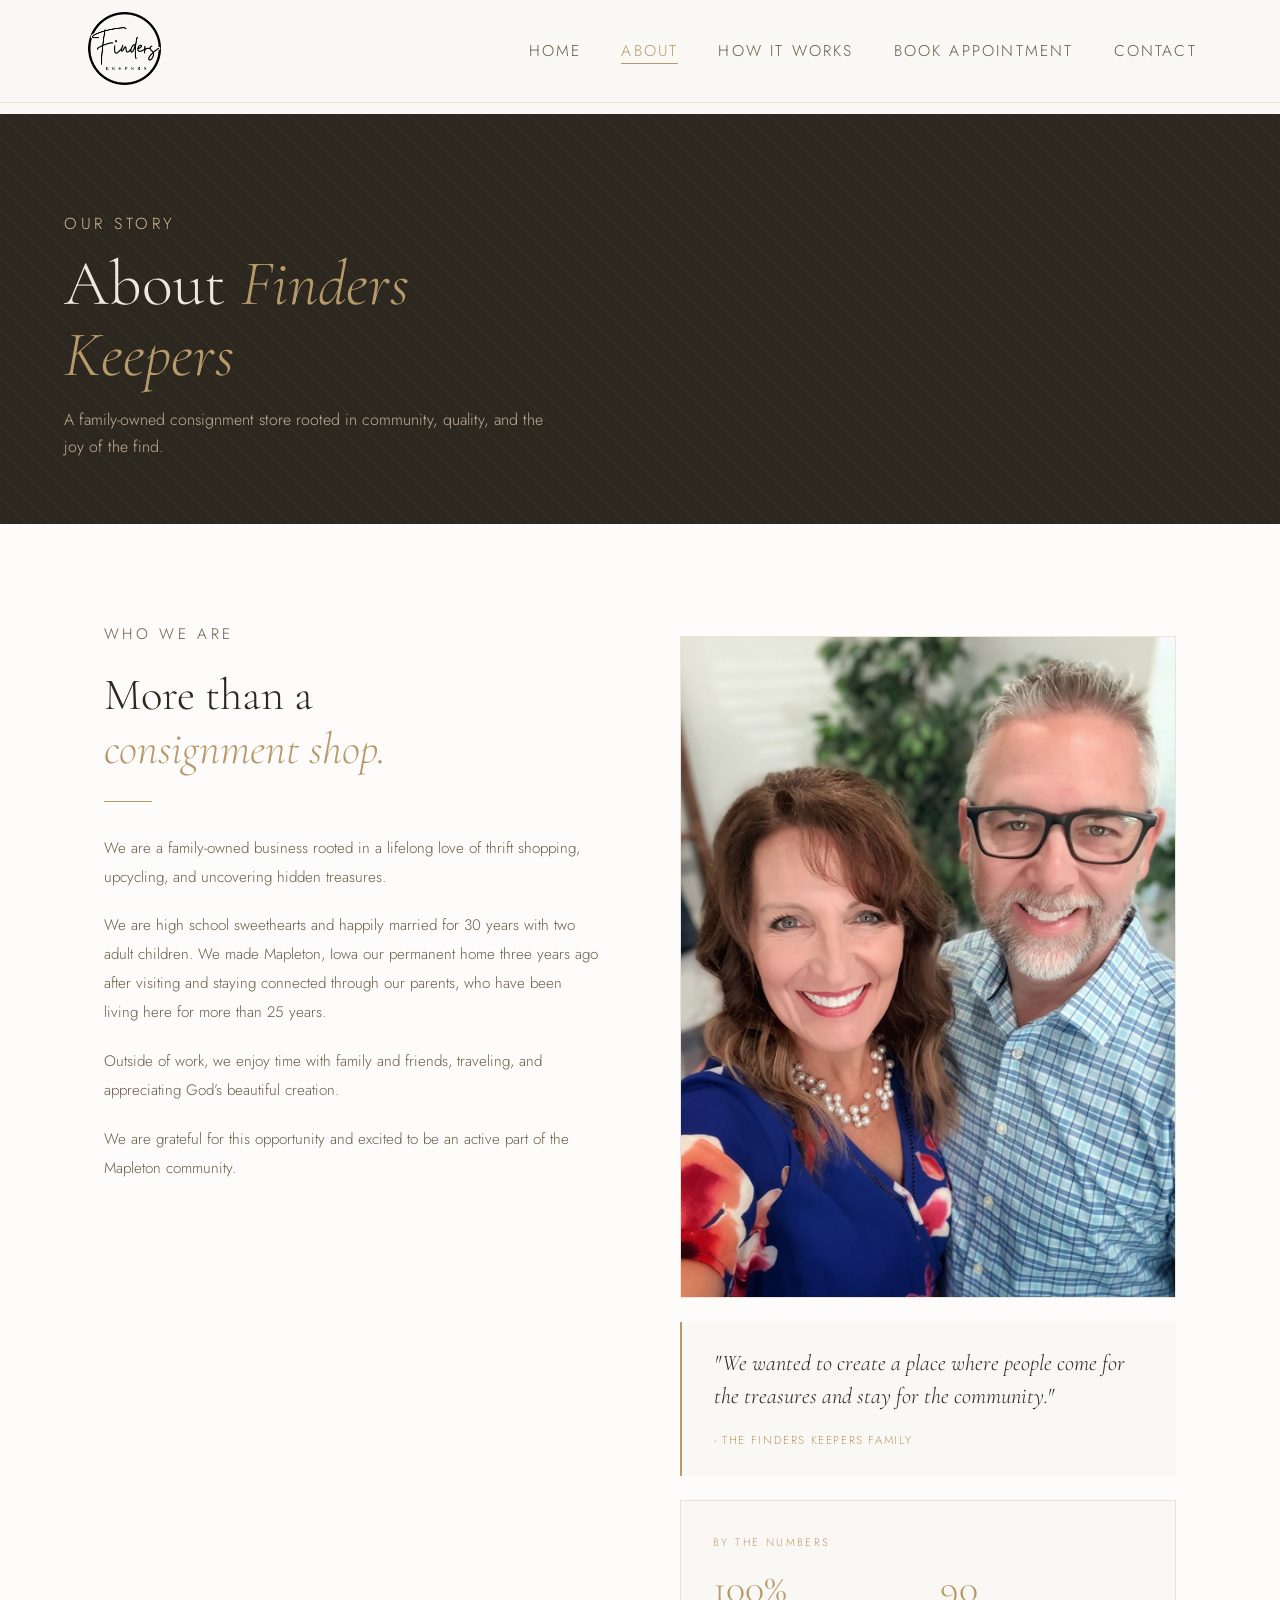
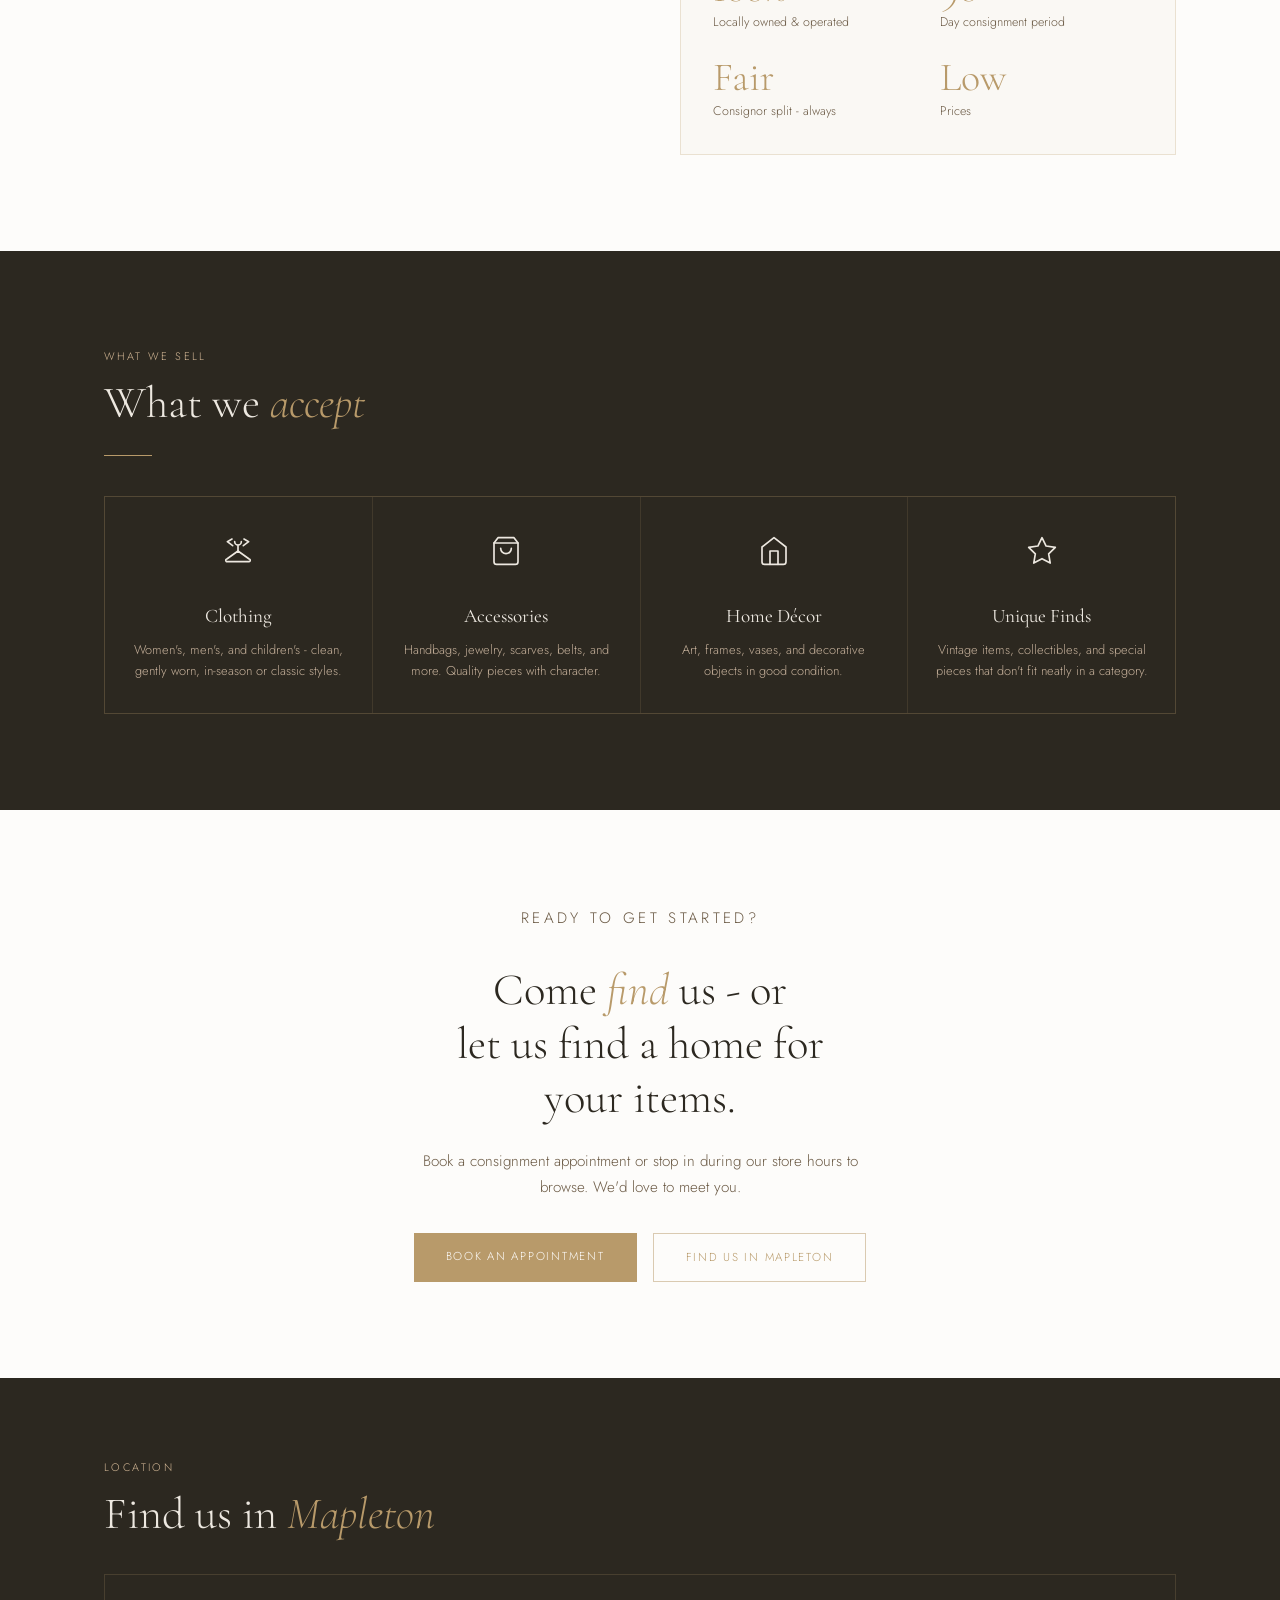
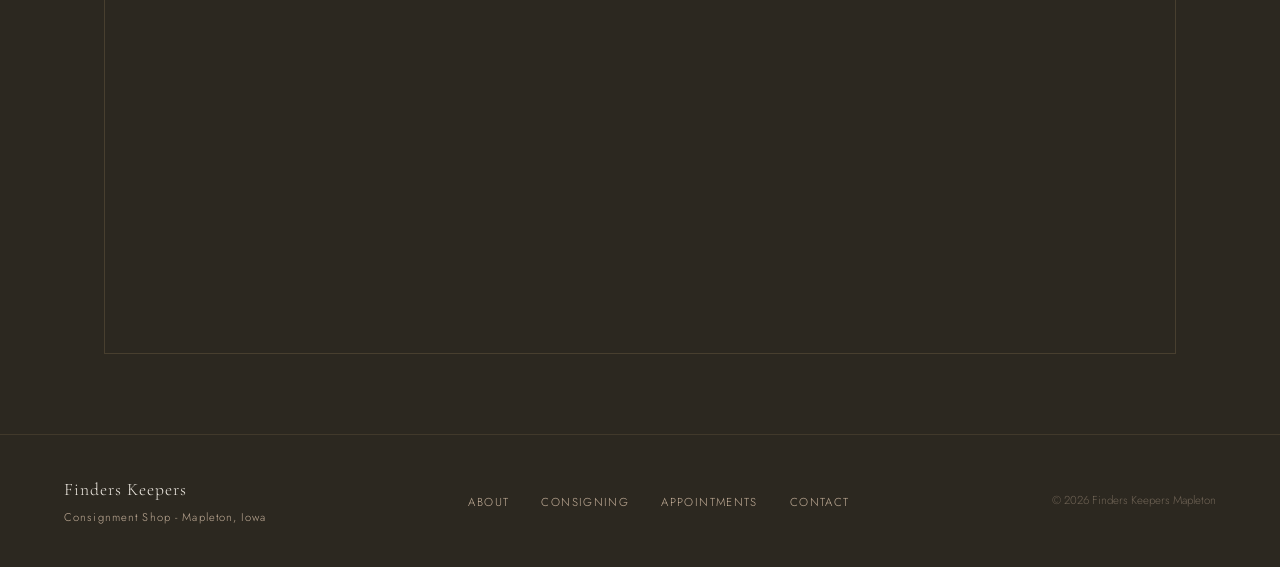
==== about.html @ 3ed6094b "v1" ====
<!DOCTYPE html>
<html lang="en">
<head>
<meta charset="UTF-8" />
<meta name="viewport" content="width=device-width, initial-scale=1.0" />
<title>About Us - Finders Keepers Mapleton</title>
<meta name="description" content="Learn about Finders Keepers - a family-owned consignment shop in Mapleton, Iowa, rooted in community, quality, and the joy of the find." />
<link rel="stylesheet" href="css/style.css" />
<style>
  .page-hero {
    background: var(--charcoal);
    padding: 6rem 4rem 4rem;
    position: relative;
    overflow: hidden;
  }

  .page-hero-pattern {
    position: absolute;
    inset: 0;
    opacity: 0.06;
    background-image: repeating-linear-gradient(45deg, var(--gold) 0, var(--gold) 1px, transparent 0, transparent 50%);
    background-size: 24px 24px;
  }

  .page-hero-inner {
    position: relative;
    max-width: 1200px;
    margin: 0 auto;
  }

  .page-hero h1 {
    font-family: 'Cormorant Garamond', serif;
    font-size: clamp(3rem, 5vw, 5rem);
    font-weight: 300;
    color: #EDE8E0;
    line-height: 1.1;
    margin-bottom: 1rem;
  }

  .page-hero h1 em { font-style: italic; color: var(--gold); }

  .page-hero p {
    font-size: 1rem;
    color: var(--brown-light);
    max-width: 480px;
  }

  /* ── STORY ── */
  .story-section {
    background: var(--warm-white);
  }

  .story-section .section-inner {
    display: grid;
    grid-template-columns: 1fr 1fr;
    gap: 5rem;
    align-items: start;
  }

  .story-text p {
    font-size: 0.95rem;
    color: var(--brown-mid);
    margin-bottom: 1.25rem;
    line-height: 1.9;
  }

  .story-aside {
    padding-top: 1rem;
    display: flex;
    flex-direction: column;
    gap: 1.5rem;
  }

  .story-photo {
    width: 100%;
    aspect-ratio: 3 / 4;
    overflow: hidden;
    border: 1px solid var(--border);
  }

  .story-photo img {
    width: 100%;
    height: 100%;
    object-fit: cover;
    object-position: center center;
    display: block;
    transition: transform 0.5s ease;
  }

  .story-photo:hover img {
    transform: scale(1.03);
  }

  .story-quote {
    border-left: 2px solid var(--gold);
    padding: 1.5rem 2rem;
    background: var(--cream);
  }

  .story-quote p {
    font-family: 'Cormorant Garamond', serif;
    font-size: 1.4rem;
    font-weight: 300;
    font-style: italic;
    color: var(--charcoal);
    line-height: 1.5;
    margin-bottom: 0.75rem;
  }

  .story-quote span {
    font-size: 0.72rem;
    letter-spacing: 0.14em;
    text-transform: uppercase;
    color: var(--gold);
  }

  /* ── VALUES ── */
  .values-section {
    background: var(--cream);
  }

  .values-grid {
    display: grid;
    grid-template-columns: repeat(3, 1fr);
    gap: 1.5rem;
    margin-top: 2.5rem;
  }

  .value-card {
    padding: 2.25rem;
    border: 1px solid var(--border);
    background: var(--warm-white);
    transition: transform 0.25s ease, box-shadow 0.25s ease, border-color 0.25s ease;
  }

  .value-card:hover {
    transform: translateY(-2px);
    box-shadow: 0 8px 28px rgba(44, 40, 32, 0.07);
    border-color: var(--border-strong);
  }

  .value-num {
    font-family: 'Cormorant Garamond', serif;
    font-size: 3.5rem;
    font-weight: 300;
    color: var(--gold);
    opacity: 0.3;
    line-height: 1;
    margin-bottom: 1rem;
  }

  .value-card h3 {
    font-family: 'Cormorant Garamond', serif;
    font-size: 1.3rem;
    font-weight: 400;
    color: var(--charcoal);
    margin-bottom: 0.6rem;
  }

  .value-card p {
    font-size: 0.85rem;
    color: var(--brown-mid);
    line-height: 1.7;
  }

  /* ── WHAT WE ACCEPT ── */
  .accept-section {
    background: var(--charcoal);
  }

  .accept-section .section-title { color: #EDE8E0; }

  .accept-grid {
    display: grid;
    grid-template-columns: repeat(4, 1fr);
    gap: 1px;
    background: rgba(184,154,106,0.15);
    margin-top: 2.5rem;
    border: 1px solid rgba(184,154,106,0.15);
  }

  .accept-item {
    background: var(--charcoal);
    padding: 2rem 1.5rem;
    text-align: center;
    transition: background 0.25s ease;
  }

  .accept-item:hover {
    background: #33302a;
  }

  .accept-icon {
    font-size: 2rem;
    margin-bottom: 1rem;
    color: #EDE8E0;
  }

  .accept-item h4 {
    font-family: 'Cormorant Garamond', serif;
    font-size: 1.2rem;
    font-weight: 400;
    color: #EDE8E0;
    margin-bottom: 0.5rem;
  }

  .accept-item p {
    font-size: 0.8rem;
    color: var(--brown-light);
    line-height: 1.6;
  }

  /* ── CTA ── */
  .about-cta {
    background: var(--warm-white);
    text-align: center;
  }

  .about-cta .section-inner {
    display: flex;
    flex-direction: column;
    align-items: center;
  }

  .about-cta p {
    font-size: 0.95rem;
    color: var(--brown-mid);
    max-width: 480px;
    margin-bottom: 2rem;
  }

  .btn-group { display: flex; gap: 1rem; flex-wrap: wrap; justify-content: center; }

  /* ── MAP ── */
  .map-section { background: var(--charcoal); }
  .map-inner { max-width: 1200px; margin: 0 auto; padding: 5rem 4rem; }
  .map-embed {
    width: 100%;
    height: 380px;
    border: 1px solid rgba(184,154,106,0.2);
    margin-top: 2rem;
    position: relative;
    overflow: hidden;
  }

  @media (max-width: 900px) {
    .page-hero { padding: 5rem 1.5rem 3rem; }
    .story-section .section-inner { grid-template-columns: 1fr; gap: 2.5rem; }
    .values-grid { grid-template-columns: 1fr; }
    .accept-grid { grid-template-columns: 1fr 1fr; }
    .map-inner { padding: 3rem 1.5rem; }
  }

  @media (max-width: 600px) {
    .accept-grid { grid-template-columns: 1fr; }
  }
</style>
</head>
<body>

<nav>
  <a href="index.html" class="nav-logo"><img src="images/logo.png" alt="Finders Keepers Mapleton" /></a>
  <button class="hamburger" aria-label="Menu">
    <span></span><span></span><span></span>
  </button>
  <ul class="nav-links">
    <li><a href="index.html">Home</a></li>
    <li><a href="about.html">About</a></li>
    <li><a href="consigning.html">How It Works</a></li>
    <li><a href="appointment.html">Book Appointment</a></li>
    <li><a href="contact.html">Contact</a></li>
  </ul>
</nav>

<div class="page-wrap">

  <div class="page-hero">
    <div class="page-hero-pattern"></div>
    <div class="page-hero-inner">
      <p class="section-label" style="color:var(--gold-light);">Our Story</p>
      <h1>About <em>Finders<br>Keepers</em></h1>
      <p>A family-owned consignment store rooted in community, quality, and the joy of the find.</p>
    </div>
  </div>

  <!-- STORY -->
  <section class="story-section">
    <div class="section-inner">
      <div class="story-text">
        <p class="section-label">Who We Are</p>
        <h2 class="section-title">More than a<br><em>consignment shop.</em></h2>
        <div class="divider"></div>
        <p>We are a family‑owned business rooted in a lifelong love of thrift shopping, upcycling, and uncovering hidden treasures.</p>
        <p>We are high school sweethearts and happily married for 30 years with two adult children. We made Mapleton, Iowa our permanent home three years ago after visiting and staying connected through our parents, who have been living here for more than 25 years.</p>
        <p>Outside of work, we enjoy time with family and friends, traveling, and appreciating God’s beautiful creation.</p>
        <p>We are grateful for this opportunity and excited to be an active part of the Mapleton community.</p>
      </div>
      <div class="story-aside">
        <div class="story-photo">
          <img src="images/IMG_4577_SnapseedCopy.jpg" alt="The Finders Keepers family" />
        </div>
        <div class="story-quote">
          <p>"We wanted to create a place where people come for the treasures and stay for the community."</p>
          <span>- The Finders Keepers Family</span>
        </div>
        <div style="padding: 2rem; border: 1px solid var(--border); background: var(--cream);">
          <p class="section-label">By the Numbers</p>
          <div style="display:grid; grid-template-columns:1fr 1fr; gap:1.5rem; margin-top:1rem;">
            <div>
              <div style="font-family:'Cormorant Garamond',serif; font-size:2.5rem; font-weight:300; color:var(--gold); line-height:1;">100%</div>
              <div style="font-size:0.78rem; color:var(--brown-mid); margin-top:0.25rem;">Locally owned &amp; operated</div>
            </div>
            <div>
              <div style="font-family:'Cormorant Garamond',serif; font-size:2.5rem; font-weight:300; color:var(--gold); line-height:1;">90</div>
              <div style="font-size:0.78rem; color:var(--brown-mid); margin-top:0.25rem;">Day consignment period</div>
            </div>
            <div>
              <div style="font-family:'Cormorant Garamond',serif; font-size:2.5rem; font-weight:300; color:var(--gold); line-height:1;">Fair</div>
              <div style="font-size:0.78rem; color:var(--brown-mid); margin-top:0.25rem;">Consignor split - always</div>
            </div>
            <div>
              <div style="font-family:'Cormorant Garamond',serif; font-size:2.5rem; font-weight:300; color:var(--gold); line-height:1;">Low</div>
              <div style="font-size:0.78rem; color:var(--brown-mid); margin-top:0.25rem;">Prices</div>
            </div>
          </div>
        </div>
      </div>
    </div>
  </section>
  <!-- WHAT WE ACCEPT -->
  <section class="accept-section">
    <div class="section-inner">
      <p class="section-label" style="color:var(--gold-light);">What We Sell</p>
      <h2 class="section-title">What we <em>accept</em></h2>
      <div class="divider"></div>
      <div class="accept-grid">
        <div class="accept-item">
          <div class="accept-icon">
            <svg width="32" height="32" viewBox="0 0 24 24" fill="none" stroke="currentColor" stroke-width="1.25" stroke-linecap="round" stroke-linejoin="round"><path d="M20.38 18.01L12 12 3.62 18.01A1 1 0 004 20h16a1 1 0 00.38-1.99z"/><path d="M12 12V8"/><path d="M8 8L4 5l3.5-2"/><path d="M16 8l4-3-3.5-2"/><path d="M9.5 5a2.5 2.5 0 005 0"/></svg>
          </div>
          <h4>Clothing</h4>
          <p>Women's, men's, and children's - clean, gently worn, in-season or classic styles.</p>
        </div>
        <div class="accept-item">
          <div class="accept-icon">
            <svg width="32" height="32" viewBox="0 0 24 24" fill="none" stroke="currentColor" stroke-width="1.25" stroke-linecap="round" stroke-linejoin="round"><path d="M6 2L3 6v14a2 2 0 002 2h14a2 2 0 002-2V6l-3-4z"/><line x1="3" y1="6" x2="21" y2="6"/><path d="M16 10a4 4 0 01-8 0"/></svg>
          </div>
          <h4>Accessories</h4>
          <p>Handbags, jewelry, scarves, belts, and more. Quality pieces with character.</p>
        </div>
        <div class="accept-item">
          <div class="accept-icon">
            <svg width="32" height="32" viewBox="0 0 24 24" fill="none" stroke="currentColor" stroke-width="1.25" stroke-linecap="round" stroke-linejoin="round"><path d="M3 9l9-7 9 7v11a2 2 0 01-2 2H5a2 2 0 01-2-2z"/><polyline points="9 22 9 12 15 12 15 22"/></svg>
          </div>
          <h4>Home Décor</h4>
          <p>Art, frames, vases, and decorative objects in good condition.</p>
        </div>
        <div class="accept-item">
          <div class="accept-icon">
            <svg width="32" height="32" viewBox="0 0 24 24" fill="none" stroke="currentColor" stroke-width="1.25" stroke-linecap="round" stroke-linejoin="round"><polygon points="12 2 15.09 8.26 22 9.27 17 14.14 18.18 21.02 12 17.77 5.82 21.02 7 14.14 2 9.27 8.91 8.26 12 2"/></svg>
          </div>
          <h4>Unique Finds</h4>
          <p>Vintage items, collectibles, and special pieces that don't fit neatly in a category.</p>
        </div>
      </div>
    </div>
  </section>

  <!-- CTA -->
  <section class="about-cta">
    <div class="section-inner">
      <p class="section-label">Ready to Get Started?</p>
      <h2 class="section-title">Come <em>find</em> us - or<br>let us find a home for<br>your items.</h2>
      <p>Book a consignment appointment or stop in during our store hours to browse. We'd love to meet you.</p>
      <div class="btn-group">
        <a href="appointment.html" class="btn-primary">Book an Appointment</a>
        <a href="contact.html" class="btn-secondary">Find Us in Mapleton</a>
      </div>
    </div>
  </section>

  <!-- MAP -->
  <section class="map-section">
    <div class="map-inner">
      <p class="section-label" style="color:var(--gold-light);">Location</p>
      <h2 class="section-title" style="color:#EDE8E0;">Find us in <em>Mapleton</em></h2>
      <div class="map-embed">
        <iframe
          src="https://www.google.com/maps/embed?pb=!1m18!1m12!1m3!1d2962!2d-95.7930656!3d42.1666277!2m3!1f0!2f0!3f0!3m2!1i1024!2i768!4f13.1!3m3!1m2!1s0x8792616080808529%3A0x8f4561260641b2c!2sFinders%20Keepers%20Consignment!5e0!3m2!1sen!2sus!4v1711900000000!5m2!1sen!2sus"
          style="position:absolute; inset:0; width:100%; height:100%; border:0;"
          allowfullscreen=""
          loading="lazy"
          referrerpolicy="no-referrer-when-downgrade">
        </iframe>
      </div>
    </div>
  </section>

</div>

<footer>
  <div>
    <div class="footer-logo">Finders Keepers</div>
    <div class="footer-tagline">Consignment Shop - Mapleton, Iowa</div>
  </div>
  <ul class="footer-links">
    <li><a href="about.html">About</a></li>
    <li><a href="consigning.html">Consigning</a></li>
    <li><a href="appointment.html">Appointments</a></li>
    <li><a href="contact.html">Contact</a></li>
  </ul>
  <div class="footer-copy">&copy; 2026 Finders Keepers Mapleton</div>
</footer>

<script src="js/nav.js"></script>
</body>
</html>
---- css/style.css ----
@import url('https://fonts.googleapis.com/css2?family=Cormorant+Garamond:ital,wght@0,300;0,400;0,500;1,300;1,400&family=Jost:wght@300;400;500&display=swap');

*, *::before, *::after { box-sizing: border-box; margin: 0; padding: 0; }

:root {
  --cream: #FAF8F4;
  --warm-white: #FDFCFA;
  --gold: #B89A6A;
  --gold-light: #D4B896;
  --gold-dark: #8A7050;
  --charcoal: #2C2820;
  --brown-mid: #6B5A45;
  --brown-light: #C5B09A;
  --border: rgba(184, 154, 106, 0.25);
  --border-strong: rgba(184, 154, 106, 0.5);
}

html { scroll-behavior: smooth; }

body {
  font-family: 'Jost', sans-serif;
  background: var(--cream);
  color: var(--charcoal);
  font-weight: 300;
  line-height: 1.7;
  -webkit-font-smoothing: antialiased;
  -moz-osx-font-smoothing: grayscale;
}

/* ── ENTRANCE ANIMATIONS ── */
@keyframes fadeUp {
  from { opacity: 0; transform: translateY(16px); }
  to   { opacity: 1; transform: none; }
}

.animate-up {
  opacity: 0;
  transform: translateY(18px);
  transition: opacity 0.65s ease, transform 0.65s ease;
}
.animate-up.is-visible {
  opacity: 1;
  transform: none;
}

/* Hero entrance */
.hero-eyebrow  { animation: fadeUp 0.7s ease 0.15s both; }
.hero-title    { animation: fadeUp 0.7s ease 0.3s  both; }
.hero-subtitle { animation: fadeUp 0.7s ease 0.45s both; }
.hero-cta      { animation: fadeUp 0.7s ease 0.6s  both; }

/* Page-hero entrance */
.page-hero .section-label { animation: fadeUp 0.6s ease 0.1s  both; }
.page-hero h1              { animation: fadeUp 0.7s ease 0.22s both; }
.page-hero > div > p,
.page-hero-inner > p       { animation: fadeUp 0.6s ease 0.38s both; }

/* ── NAV ── */
nav {
  position: fixed;
  top: 0; left: 0; right: 0;
  z-index: 100;
  display: flex;
  align-items: center;
  justify-content: space-between;
  padding: 0.75rem 5.2rem;
  background: rgba(250, 248, 244, 0.97);
  backdrop-filter: blur(12px);
  border-bottom: 1px solid var(--border);
  transition: box-shadow 0.3s ease;
}

nav.nav-scrolled {
  box-shadow: 0 2px 24px rgba(44, 40, 32, 0.09);
}

.nav-logo {
  display: flex;
  align-items: center;
  text-decoration: none;
}

.nav-logo img {
  height: 78px;
  width: auto;
  display: block;
  mix-blend-mode: multiply;
}

.nav-links {
  display: flex;
  gap: 2.5rem;
  list-style: none;
}

.nav-links a {
  font-size: 0.975rem;
  letter-spacing: 0.14em;
  text-transform: uppercase;
  color: var(--brown-mid);
  text-decoration: none;
  transition: color 0.2s;
  position: relative;
}

.nav-links a::after {
  content: '';
  position: absolute;
  bottom: -2px;
  left: 0;
  width: 0;
  height: 1px;
  background: var(--gold);
  transition: width 0.25s ease;
}

.nav-links a:hover::after,
.nav-links a.active::after { width: 100%; }

.nav-links a:hover,
.nav-links a.active { color: var(--gold); }

/* ── SHARED LAYOUT ── */
.page-wrap {
  padding-top: 114px;
  min-height: 100vh;
}

.section-inner {
  max-width: 1200px;
  margin: 0 auto;
  padding: 6rem 4rem;
}

.section-label {
  font-size: 0.68rem;
  letter-spacing: 0.22em;
  text-transform: uppercase;
  color: var(--gold);
  margin-bottom: 0.75rem;
}

.section-title {
  font-family: 'Cormorant Garamond', serif;
  font-size: clamp(2rem, 3.5vw, 3rem);
  font-weight: 300;
  color: var(--charcoal);
  line-height: 1.2;
  margin-bottom: 1.5rem;
}

.section-title em { font-style: italic; color: var(--gold); }

.divider {
  width: 48px;
  height: 1px;
  background: var(--gold);
  margin-bottom: 2rem;
}

/* ── BUTTONS ── */
.btn-primary {
  display: inline-block;
  padding: 0.85rem 2rem;
  background: var(--gold);
  color: var(--warm-white);
  font-family: 'Jost', sans-serif;
  font-size: 0.72rem;
  letter-spacing: 0.15em;
  text-transform: uppercase;
  text-decoration: none;
  border: none;
  cursor: pointer;
  transition: background 0.25s ease, transform 0.2s ease, box-shadow 0.2s ease;
}

.btn-primary:hover {
  background: var(--gold-dark);
  transform: translateY(-1px);
  box-shadow: 0 4px 16px rgba(138, 112, 80, 0.28);
}

.btn-secondary {
  display: inline-block;
  padding: 0.85rem 2rem;
  background: transparent;
  color: var(--gold);
  font-family: 'Jost', sans-serif;
  font-size: 0.72rem;
  letter-spacing: 0.15em;
  text-transform: uppercase;
  text-decoration: none;
  border: 1px solid var(--border-strong);
  cursor: pointer;
  transition: background 0.25s ease, color 0.25s ease, border-color 0.25s ease, transform 0.2s ease;
}

.btn-secondary:hover {
  background: var(--gold);
  color: var(--warm-white);
  border-color: var(--gold);
  transform: translateY(-1px);
}

/* ── FOOTER ── */
footer {
  background: var(--charcoal);
  padding: 2.5rem 4rem;
  display: flex;
  align-items: center;
  justify-content: space-between;
  border-top: 1px solid rgba(184,154,106,0.15);
}

.footer-logo {
  font-family: 'Cormorant Garamond', serif;
  font-size: 1.1rem;
  font-weight: 300;
  color: #EDE8E0;
  letter-spacing: 0.06em;
}

.footer-logo span { color: var(--gold); }

.footer-tagline {
  font-size: 0.7rem;
  letter-spacing: 0.1em;
  color: var(--brown-light);
  margin-top: 0.2rem;
}

.footer-links {
  display: flex;
  gap: 2rem;
  list-style: none;
}

.footer-links a {
  font-size: 0.72rem;
  letter-spacing: 0.12em;
  text-transform: uppercase;
  color: var(--brown-light);
  text-decoration: none;
  transition: color 0.2s;
}

.footer-links a:hover { color: var(--gold); }

.footer-copy {
  font-size: 0.72rem;
  color: rgba(197,176,154,0.45);
}

/* ── MOBILE ── */
.hamburger {
  display: none;
  flex-direction: column;
  gap: 5px;
  cursor: pointer;
  padding: 4px;
}

.hamburger span {
  display: block;
  width: 22px;
  height: 1.5px;
  background: var(--charcoal);
  transition: all 0.25s;
}

@media (max-width: 900px) {
  nav { padding: 1.3rem 1.95rem; }

  .hamburger { display: flex; }

  .nav-links {
    display: none;
    position: absolute;
    top: 100%;
    left: 0; right: 0;
    flex-direction: column;
    gap: 0;
    background: var(--warm-white);
    border-bottom: 1px solid var(--border);
  }

  .nav-links.open { display: flex; }

  .nav-links li a {
    display: block;
    padding: 1rem 1.5rem;
    border-bottom: 1px solid var(--border);
  }

  .section-inner { padding: 4rem 1.5rem; }

  footer {
    flex-direction: column;
    gap: 1.25rem;
    text-align: center;
    padding: 2rem 1.5rem;
  }

  .footer-links { justify-content: center; }
  .footer-copy { text-align: center; }
}
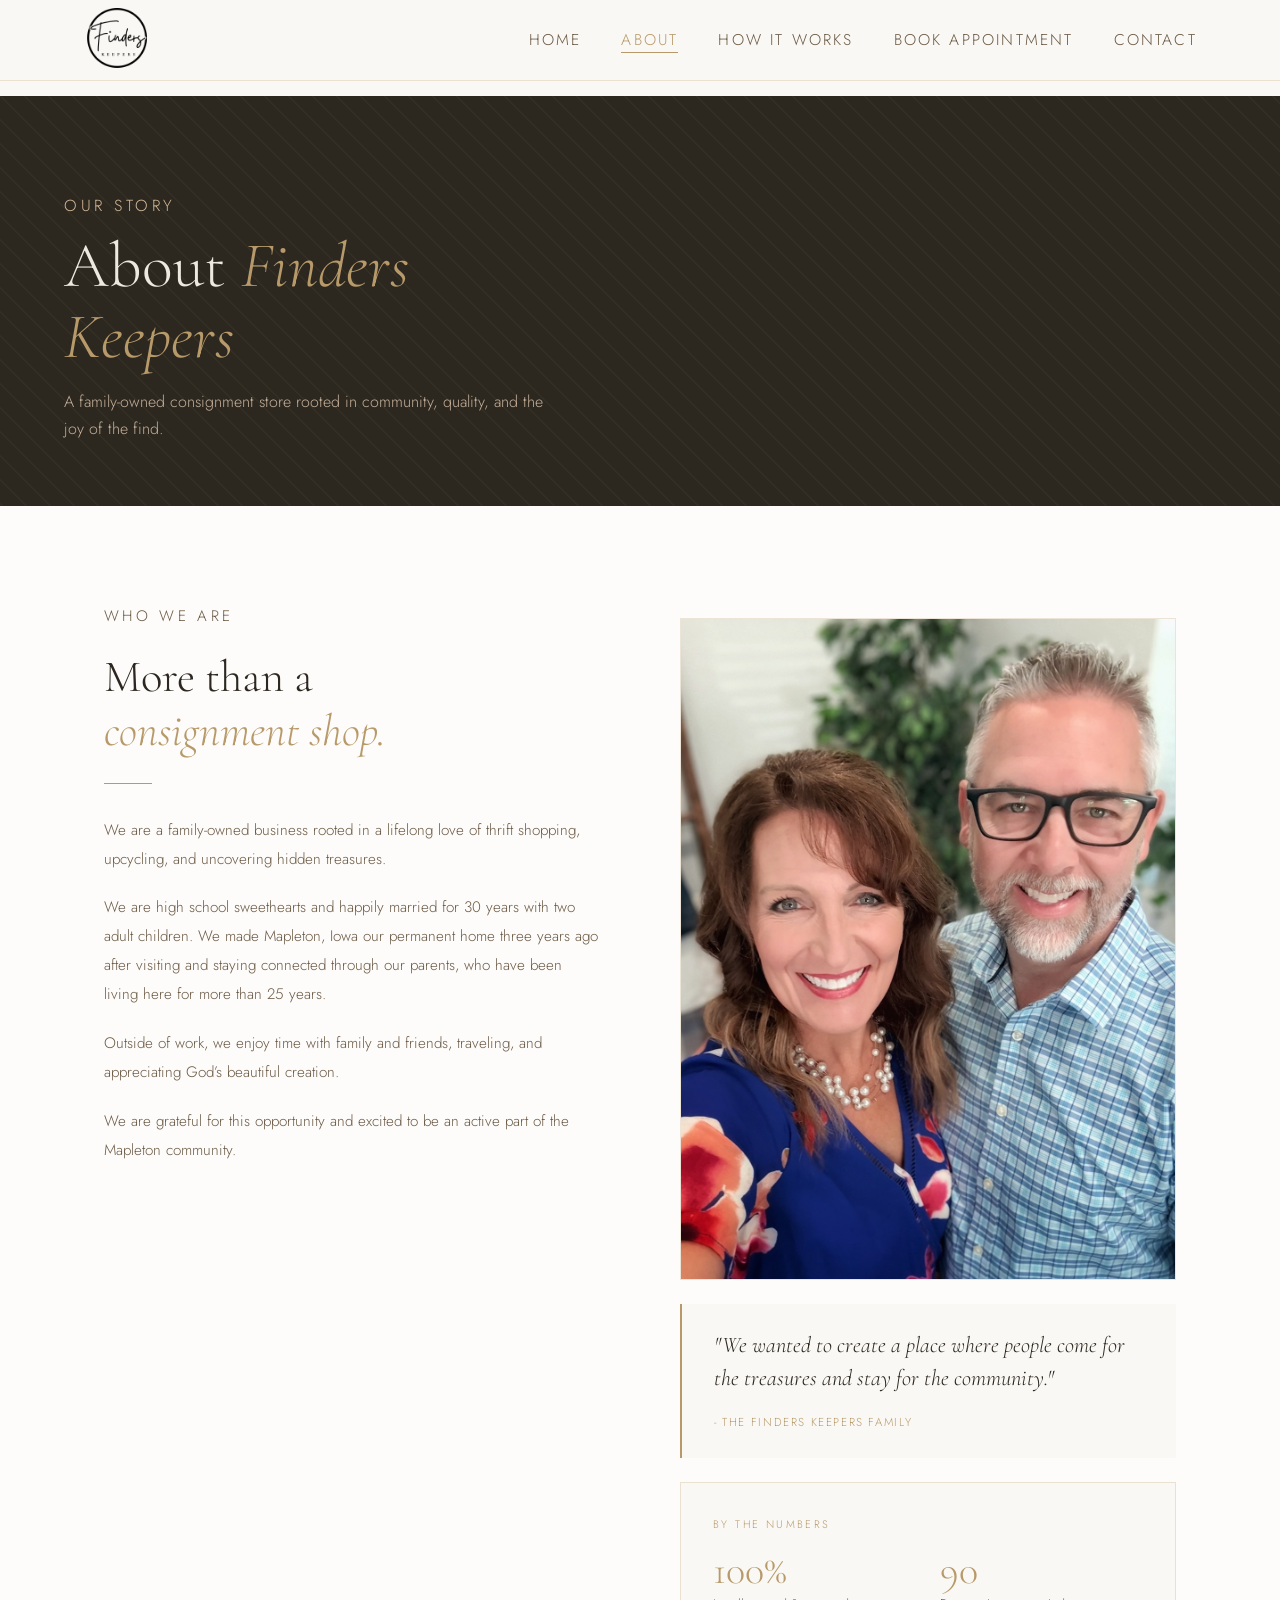
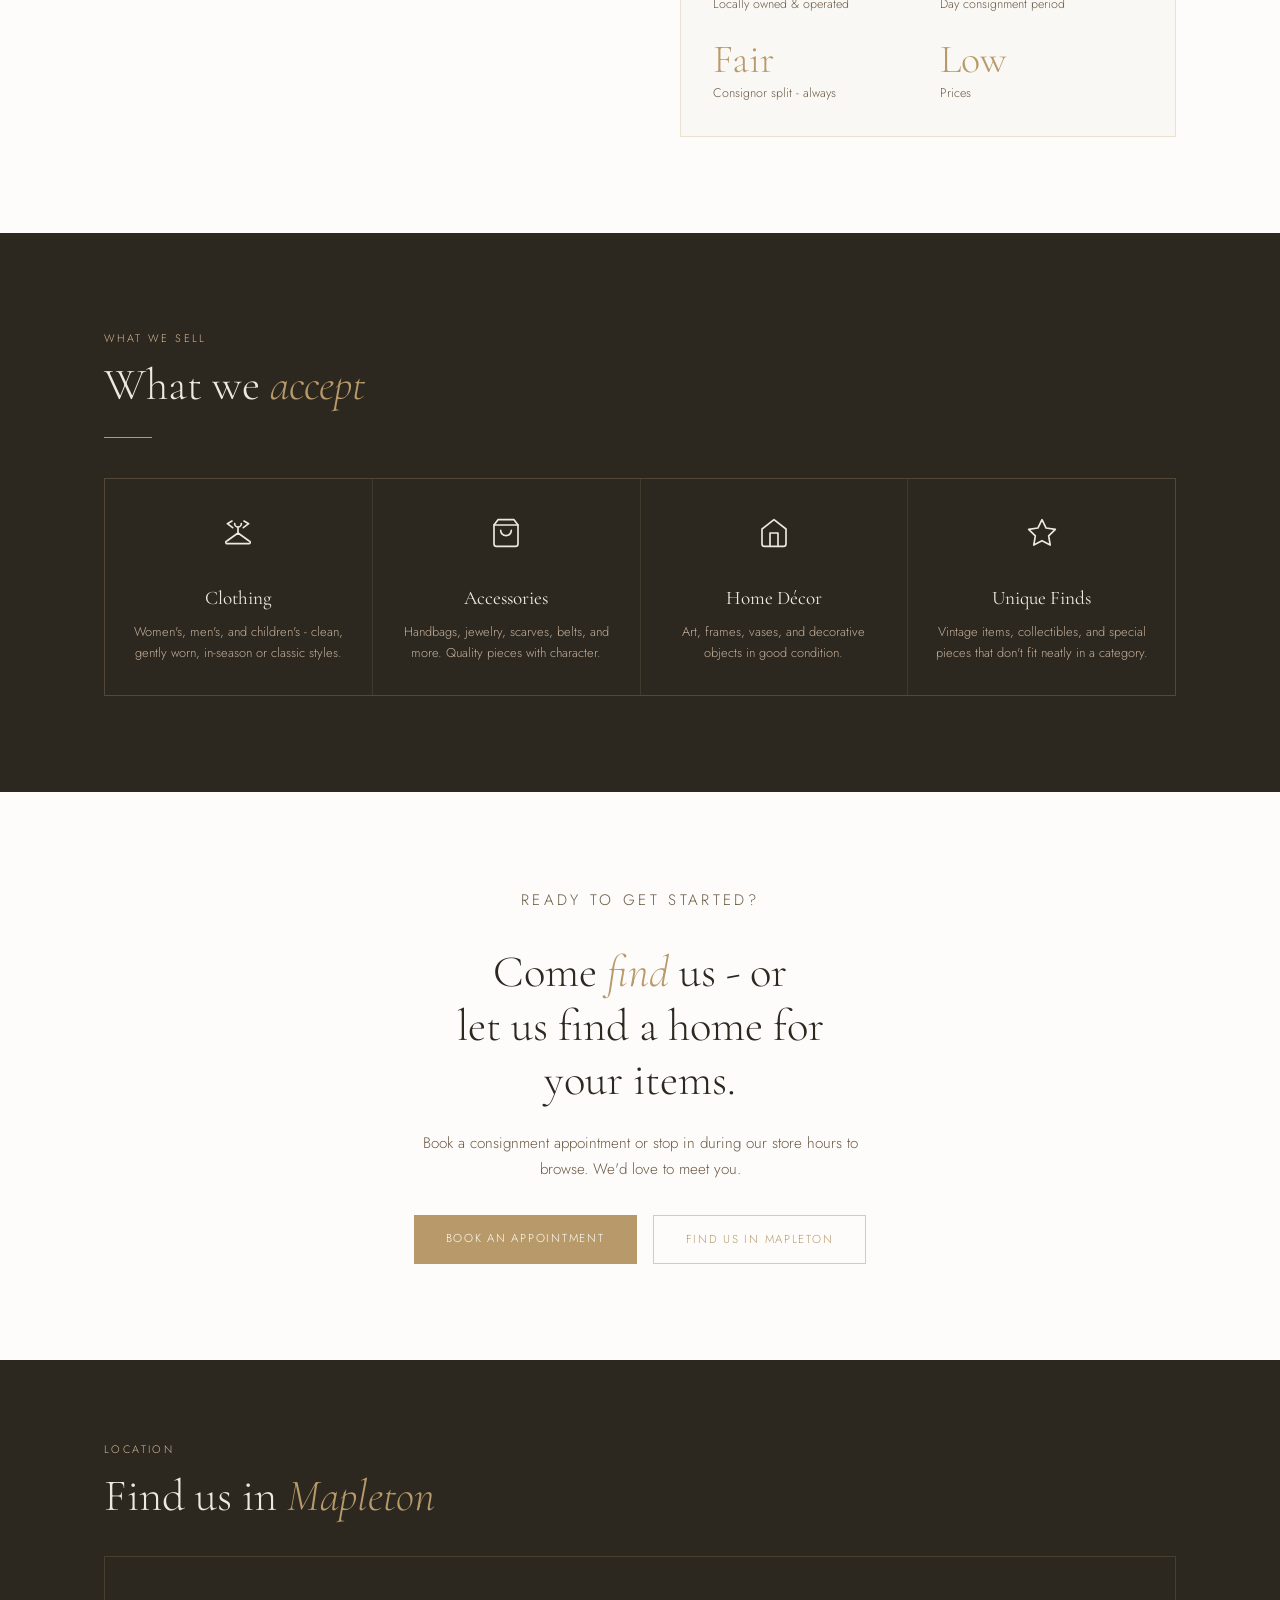
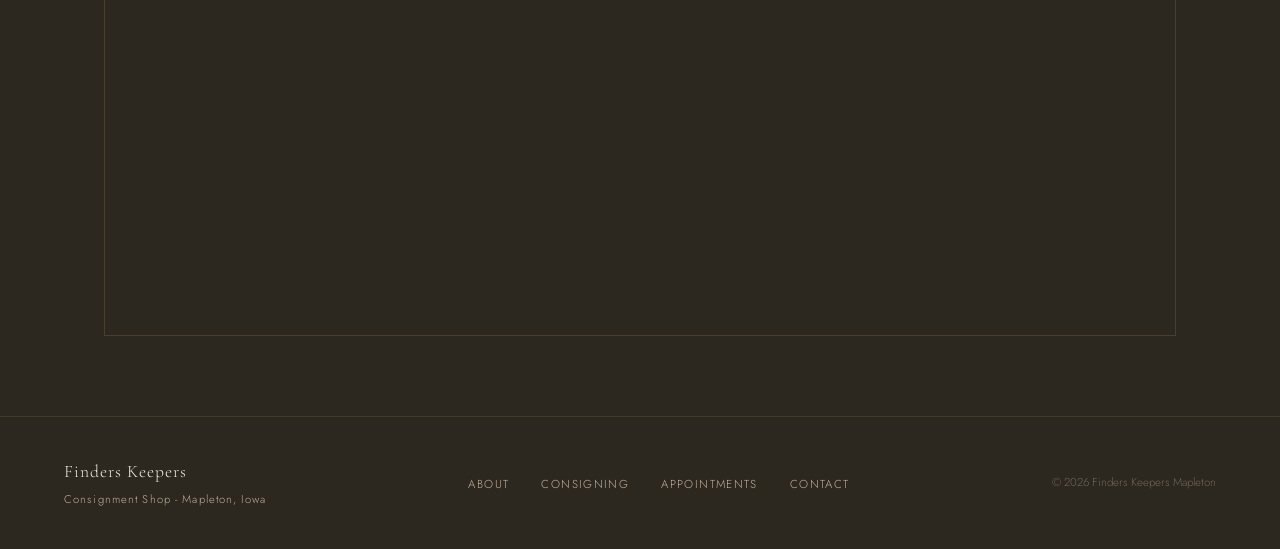
==== commit 8d27867d: "Mobile Layout" ====
--- a/about.html
+++ b/about.html
@@ -243,6 +243,8 @@
     overflow: hidden;
   }
 
+  .numbers-grid { display: grid; grid-template-columns: 1fr 1fr; gap: 1.5rem; margin-top: 1rem; }
+
   @media (max-width: 900px) {
     .page-hero { padding: 5rem 1.5rem 3rem; }
     .story-section .section-inner { grid-template-columns: 1fr; gap: 2.5rem; }
@@ -253,6 +255,11 @@
 
   @media (max-width: 600px) {
     .accept-grid { grid-template-columns: 1fr; }
+    .numbers-grid { grid-template-columns: 1fr 1fr; }
+    .page-hero { padding: 3.5rem 1.25rem 2rem; }
+    .map-inner { padding: 2rem 1.25rem; }
+    .map-embed { height: 240px; }
+    .story-quote p { font-size: 1.2rem; }
   }
 </style>
 </head>
@@ -305,7 +312,7 @@
         </div>
         <div style="padding: 2rem; border: 1px solid var(--border); background: var(--cream);">
           <p class="section-label">By the Numbers</p>
-          <div style="display:grid; grid-template-columns:1fr 1fr; gap:1.5rem; margin-top:1rem;">
+          <div class="numbers-grid">
             <div>
               <div style="font-family:'Cormorant Garamond',serif; font-size:2.5rem; font-weight:300; color:var(--gold); line-height:1;">100%</div>
               <div style="font-size:0.78rem; color:var(--brown-mid); margin-top:0.25rem;">Locally owned &amp; operated</div>
--- a/css/style.css
+++ b/css/style.css
@@ -63,7 +63,7 @@
   display: flex;
   align-items: center;
   justify-content: space-between;
-  padding: 0.75rem 5.2rem;
+  padding: 0.5rem 5.2rem;
   background: rgba(250, 248, 244, 0.97);
   backdrop-filter: blur(12px);
   border-bottom: 1px solid var(--border);
@@ -81,7 +81,7 @@
 }
 
 .nav-logo img {
-  height: 78px;
+  height: 64px;
   width: auto;
   display: block;
   mix-blend-mode: multiply;
@@ -122,7 +122,7 @@
 
 /* ── SHARED LAYOUT ── */
 .page-wrap {
-  padding-top: 114px;
+  padding-top: 96px;
   min-height: 100vh;
 }
 
@@ -270,6 +270,7 @@
 
 @media (max-width: 900px) {
   nav { padding: 1.3rem 1.95rem; }
+  .nav-logo img { height: 62px; }
 
   .hamburger { display: flex; }
 
@@ -304,3 +305,11 @@
   .footer-links { justify-content: center; }
   .footer-copy { text-align: center; }
 }
+
+@media (max-width: 600px) {
+  nav { padding: 0.9rem 1.25rem; }
+  .nav-logo img { height: 50px; }
+  .page-wrap { padding-top: 84px; }
+  .section-inner { padding: 2.5rem 1.25rem; }
+  .contact-row-value { overflow-wrap: break-word; word-break: break-word; }
+}
